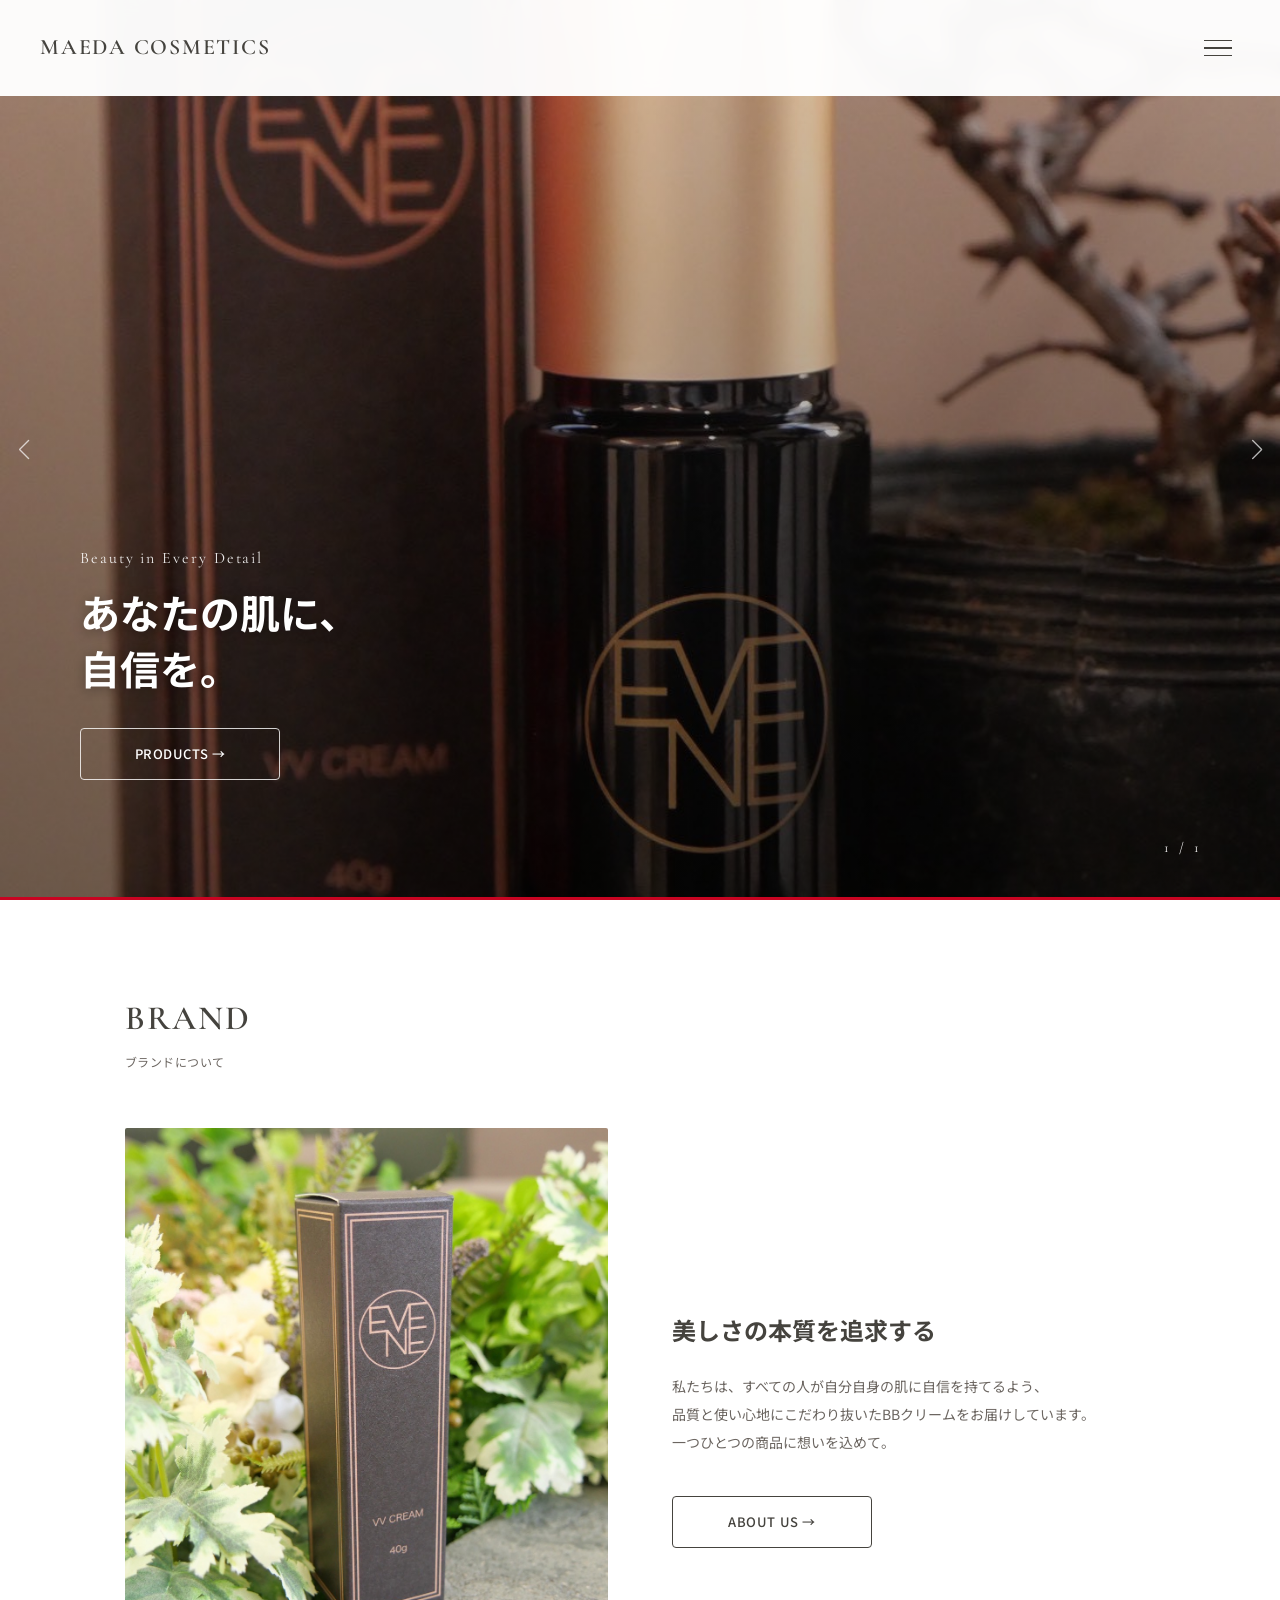
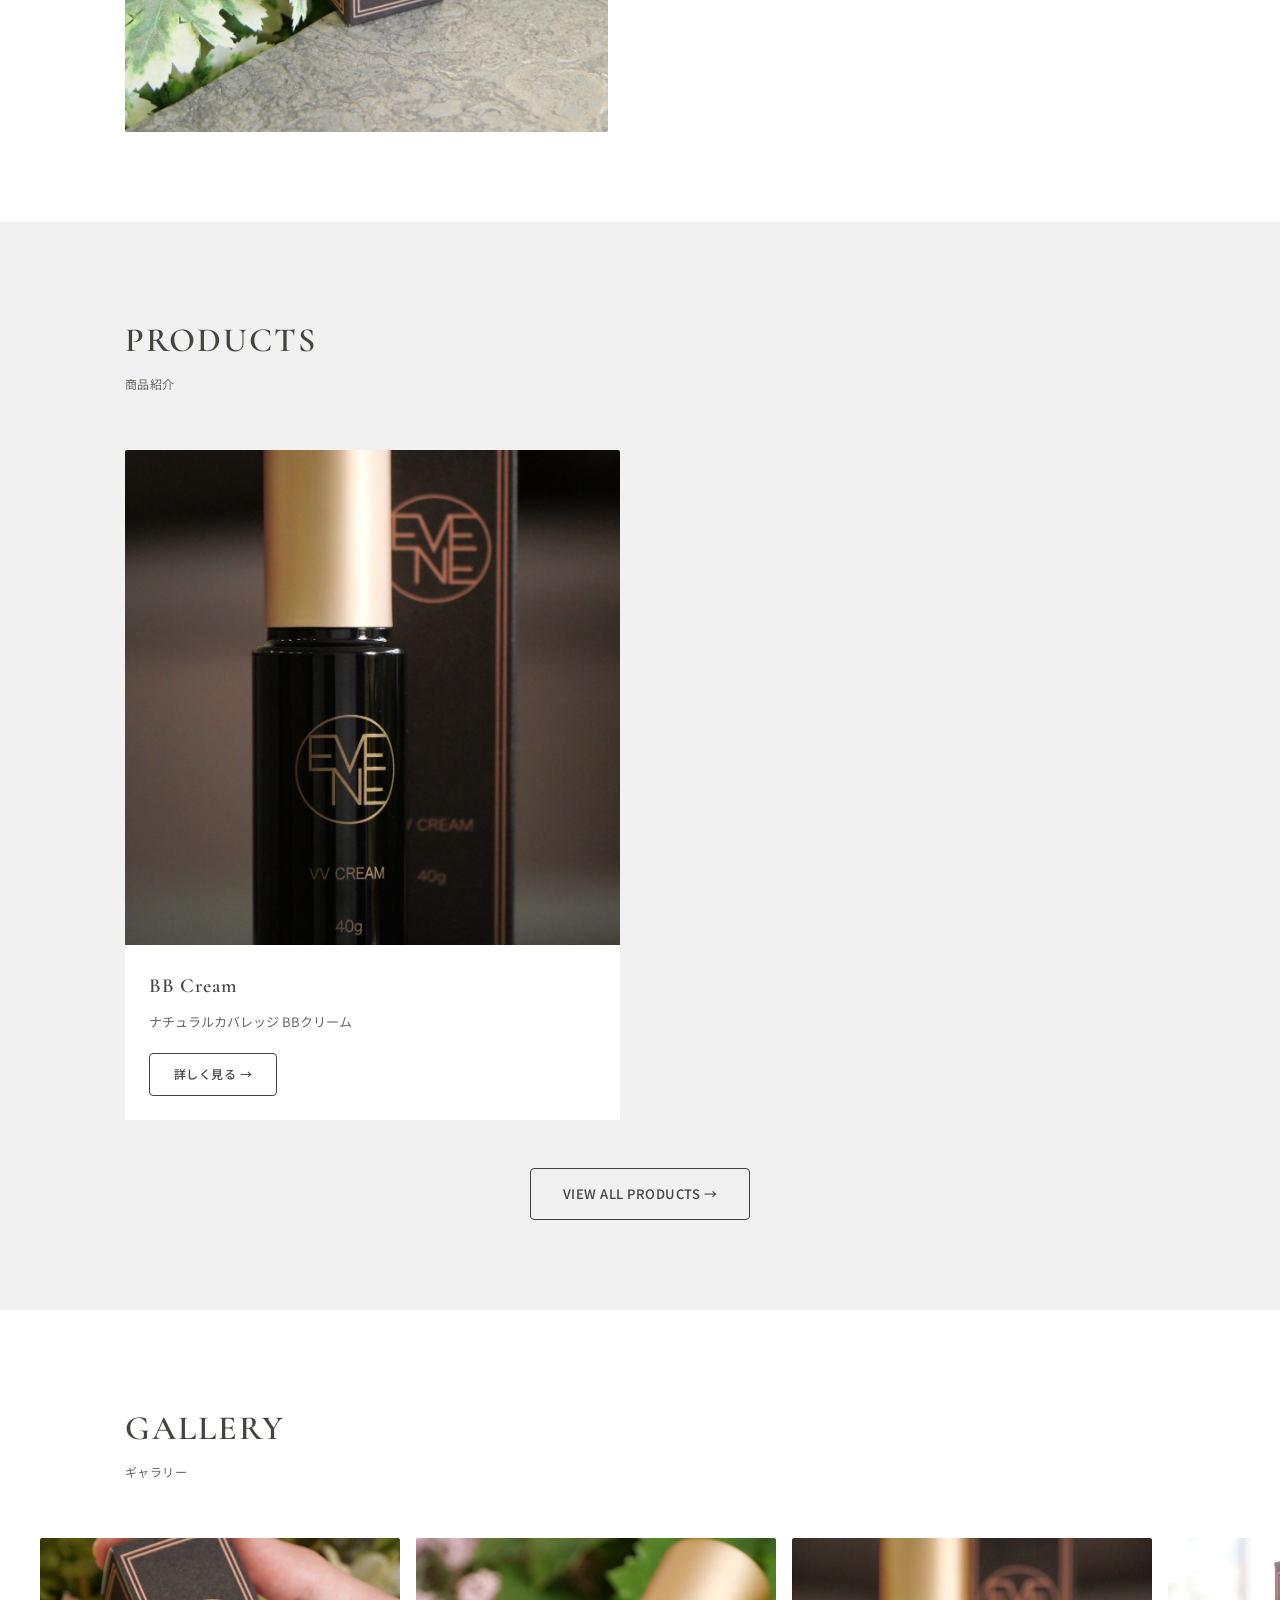
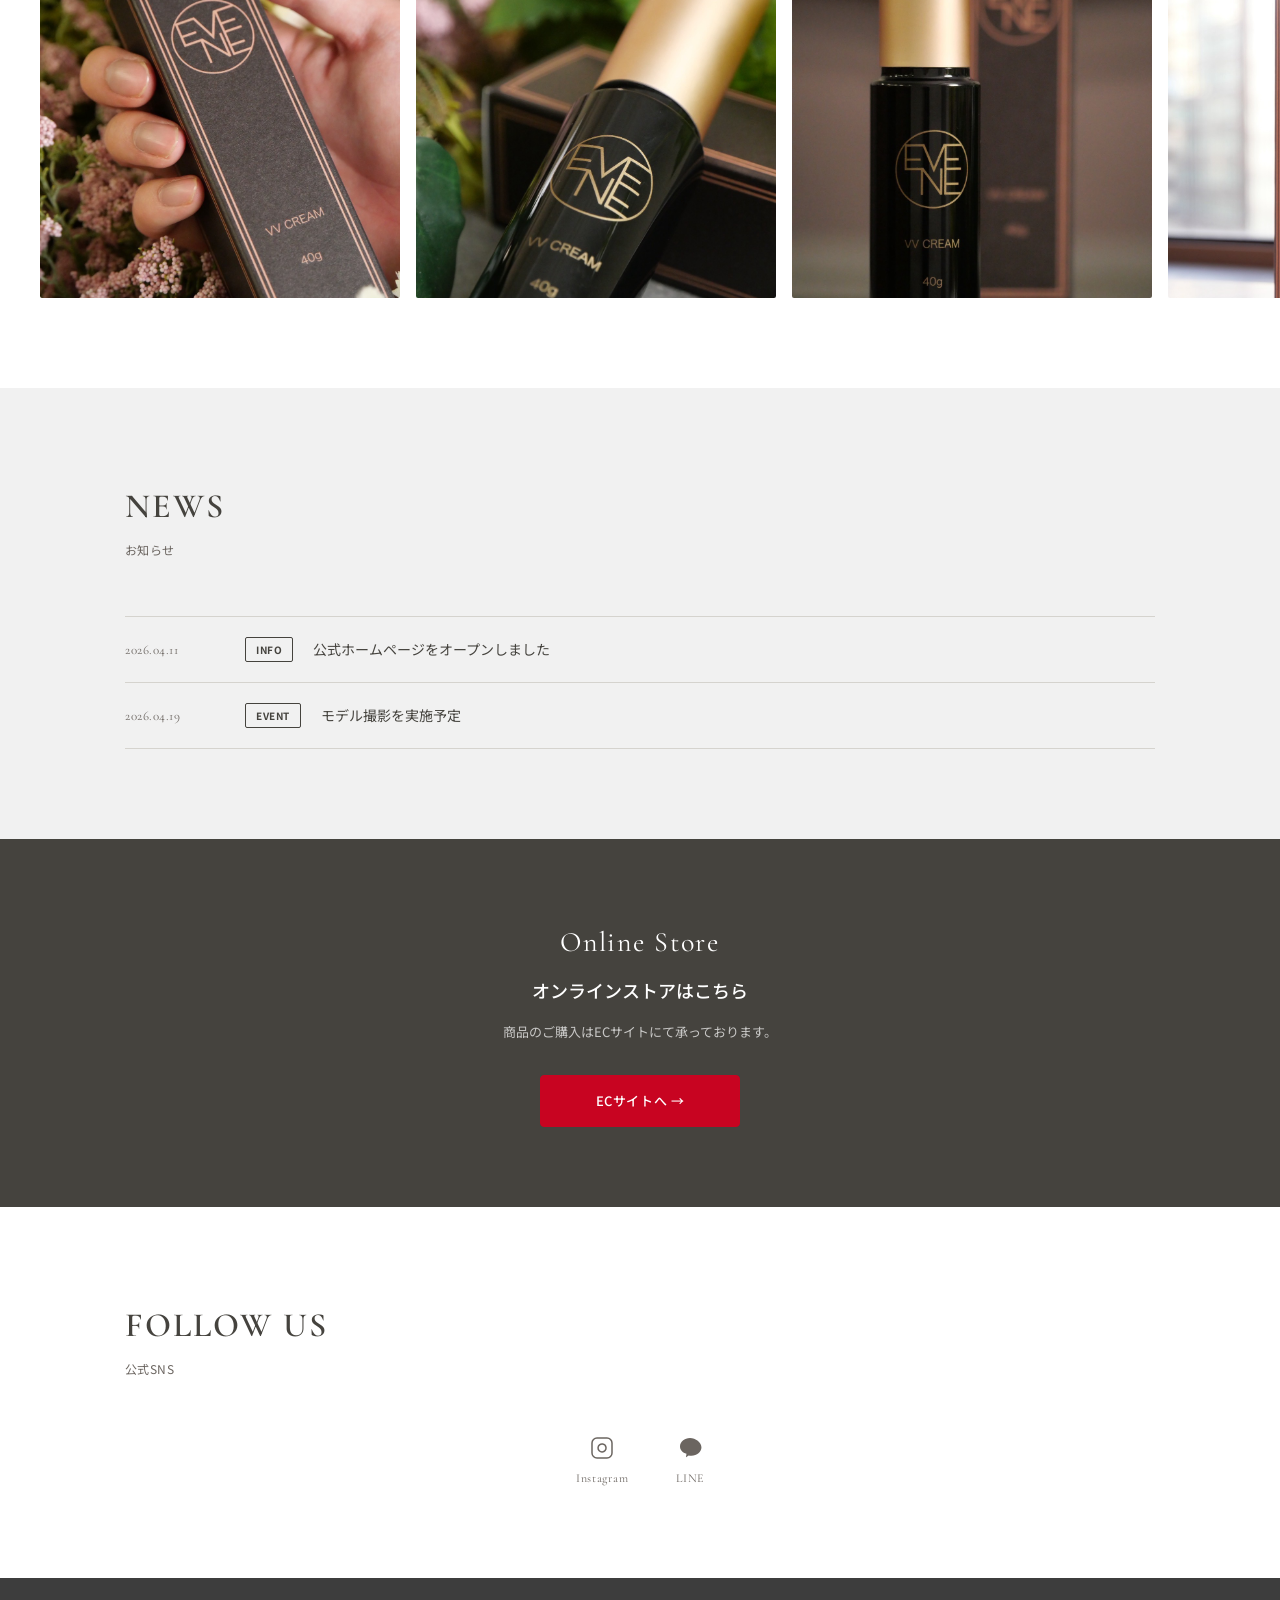
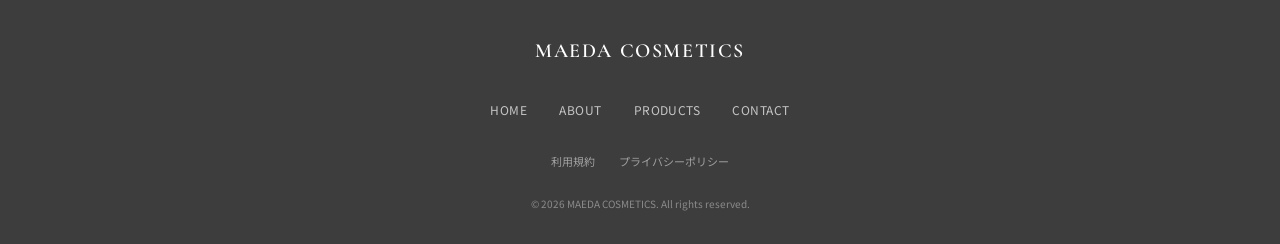
==== index.html @ 517ce06e "Initial commit: MAEDA COSMETICS homepage 4-page static site (index/about/products/contact) with Shis" ====
<!DOCTYPE html>
<html lang="ja">
<head>
  <meta charset="UTF-8" />
  <meta name="viewport" content="width=device-width, initial-scale=1.0" />
  <title>MAEDA COSMETICS | BBクリーム</title>
  <meta name="description" content="こだわり抜いたBBクリームで、あなたの美しさを引き出す。MAEDA COSMETICS 公式サイト。" />
  <link rel="preconnect" href="https://fonts.googleapis.com" />
  <link rel="preconnect" href="https://fonts.gstatic.com" crossorigin />
  <link href="https://fonts.googleapis.com/css2?family=Cormorant+Garamond:wght@400;500;600;700&family=Noto+Sans+JP:wght@300;400;500;700&display=swap" rel="stylesheet" />
  <link rel="stylesheet" href="https://cdn.jsdelivr.net/npm/swiper@11/swiper-bundle.min.css" />
  <link rel="stylesheet" href="assets/css/style.css" />
</head>
<body>

  <!-- ヘッダー -->
  <header id="header">
    <div class="header-wrap">
      <a href="index.html" class="header-logo" aria-label="MAEDA COSMETICS トップへ">
        <span class="logo-text">MAEDA COSMETICS</span>
      </a>
      <button class="menu-toggle" id="menuToggle" aria-label="メニューを開く" aria-expanded="false">
        <span class="menu-bar"></span>
        <span class="menu-bar"></span>
        <span class="menu-bar"></span>
      </button>
    </div>
  </header>

  <!-- フルスクリーンナビ -->
  <nav class="fullscreen-nav" id="fullscreenNav" aria-hidden="true">
    <ul class="nav-list">
      <li><a href="index.html" class="nav-link">HOME</a></li>
      <li><a href="about.html" class="nav-link">ABOUT</a></li>
      <li><a href="products.html" class="nav-link">PRODUCTS</a></li>
      <li><a href="contact.html" class="nav-link">CONTACT</a></li>
    </ul>
  </nav>

  <!-- ヒーロー (Swiper カルーセル) -->
  <section class="hero">
    <div class="swiper hero-swiper">
      <div class="swiper-wrapper">
        <div class="swiper-slide">
          <div class="hero-slide">
            <img src="assets/images/LINE_ALBUM_20260314_260411_8.jpg" alt="EVENE VV CREAM — ラグジュアリーな暖色ライティング" class="hero-img" loading="eager" />
            <div class="hero-overlay"></div>
            <div class="hero-content">
              <p class="hero-sub-en">Beauty in Every Detail</p>
              <h1 class="hero-title">あなたの肌に、<br />自信を。</h1>
              <a href="products.html" class="btn btn-outline-white">PRODUCTS →</a>
            </div>
          </div>
        </div>
        <div class="swiper-slide">
          <div class="hero-slide">
            <img src="assets/images/LINE_ALBUM_20260314_260411_103.jpg" alt="EVENE VV CREAM — ダークトーン×ゴールド" class="hero-img" loading="lazy" />
            <div class="hero-overlay"></div>
            <div class="hero-content">
              <p class="hero-sub-en">Natural Coverage, Lasting Confidence</p>
              <h1 class="hero-title">自然な仕上がりで、<br />一日中美しく。</h1>
              <a href="products.html" class="btn btn-outline-white">VIEW MORE →</a>
            </div>
          </div>
        </div>
        <div class="swiper-slide">
          <div class="hero-slide">
            <img src="assets/images/LINE_ALBUM_20260314_260411_215.jpg" alt="EVENE VV CREAM — 和の高級感" class="hero-img" loading="lazy" />
            <div class="hero-overlay"></div>
            <div class="hero-content">
              <p class="hero-sub-en">Crafted with Care</p>
              <h1 class="hero-title">こだわり抜いた<br />一本を。</h1>
              <a href="about.html" class="btn btn-outline-white">OUR STORY →</a>
            </div>
          </div>
        </div>
      </div>
      <div class="hero-pagination">
        <span class="hero-current">1</span>
        <span class="hero-sep">/</span>
        <span class="hero-total">3</span>
      </div>
      <div class="hero-progress"><div class="hero-progress-bar"></div></div>
      <div class="swiper-button-prev hero-prev"></div>
      <div class="swiper-button-next hero-next"></div>
    </div>
  </section>

  <!-- ブランドメッセージ -->
  <section class="section section-brand">
    <div class="container">
      <div class="section-header">
        <h2 class="section-title-en">BRAND</h2>
        <p class="section-title-ja">ブランドについて</p>
      </div>
      <div class="brand-content reveal">
        <div class="brand-image">
          <img src="assets/images/LINE_ALBUM_20260314_260411_66.jpg" alt="ナチュラル素材と商品" loading="lazy" />
        </div>
        <div class="brand-text">
          <h3 class="brand-heading">美しさの本質を追求する</h3>
          <p class="brand-desc">
            私たちは、すべての人が自分自身の肌に自信を持てるよう、<br />
            品質と使い心地にこだわり抜いたBBクリームをお届けしています。<br />
            一つひとつの商品に想いを込めて。
          </p>
          <a href="about.html" class="btn btn-outline">ABOUT US →</a>
        </div>
      </div>
    </div>
  </section>

  <!-- 商品紹介 -->
  <section class="section section-products section-muted">
    <div class="container">
      <div class="section-header">
        <h2 class="section-title-en">PRODUCTS</h2>
        <p class="section-title-ja">商品紹介</p>
      </div>
      <div class="products-grid reveal">
        <div class="product-card">
          <div class="product-img-wrap">
            <img src="assets/images/LINE_ALBUM_20260314_260411_111.jpg" alt="EVENE VV CREAM 商品写真" loading="lazy" />
          </div>
          <div class="product-info">
            <h3 class="product-name">BB Cream</h3>
            <p class="product-desc">ナチュラルカバレッジ BBクリーム</p>
            <a href="products.html" class="btn btn-outline btn-sm">詳しく見る →</a>
          </div>
        </div>
      </div>
      <div class="products-cta">
        <a href="products.html" class="btn btn-outline">VIEW ALL PRODUCTS →</a>
      </div>
    </div>
  </section>

  <!-- ギャラリー (水平スクロール) -->
  <section class="section section-gallery">
    <div class="container">
      <div class="section-header">
        <h2 class="section-title-en">GALLERY</h2>
        <p class="section-title-ja">ギャラリー</p>
      </div>
    </div>
    <div class="swiper gallery-swiper reveal">
      <div class="swiper-wrapper">
        <div class="swiper-slide gallery-slide">
          <img src="assets/images/LINE_ALBUM_20260314_260411_14.jpg" alt="花背景×パッケージ" loading="lazy" />
        </div>
        <div class="swiper-slide gallery-slide">
          <img src="assets/images/LINE_ALBUM_20260314_260411_40.jpg" alt="グリーン背景×商品セット" loading="lazy" />
        </div>
        <div class="swiper-slide gallery-slide">
          <img src="assets/images/LINE_ALBUM_20260314_260411_173.jpg" alt="ゴールドロゴ クローズアップ" loading="lazy" />
        </div>
        <div class="swiper-slide gallery-slide">
          <img src="assets/images/LINE_ALBUM_20260314_260411_56.jpg" alt="窓辺のパッケージ" loading="lazy" />
        </div>
        <div class="swiper-slide gallery-slide">
          <img src="assets/images/LINE_ALBUM_20260314_260411_200.jpg" alt="植物背景×商品" loading="lazy" />
        </div>
      </div>
    </div>
  </section>

  <!-- お知らせ -->
  <section class="section section-news section-muted">
    <div class="container">
      <div class="section-header">
        <h2 class="section-title-en">NEWS</h2>
        <p class="section-title-ja">お知らせ</p>
      </div>
      <ul class="news-list reveal">
        <li class="news-item">
          <time class="news-date" datetime="2026-04-11">2026.04.11</time>
          <span class="news-tag">INFO</span>
          <a href="#" class="news-title">公式ホームページをオープンしました</a>
        </li>
        <li class="news-item">
          <time class="news-date" datetime="2026-04-19">2026.04.19</time>
          <span class="news-tag">EVENT</span>
          <a href="#" class="news-title">モデル撮影を実施予定</a>
        </li>
      </ul>
    </div>
  </section>

  <!-- CTA -->
  <section class="section section-cta">
    <div class="container">
      <div class="cta-inner reveal">
        <p class="cta-en">Online Store</p>
        <h2 class="cta-title">オンラインストアはこちら</h2>
        <p class="cta-desc">商品のご購入はECサイトにて承っております。</p>
        <a href="#" class="btn btn-filled" target="_blank" rel="noopener noreferrer">ECサイトへ →</a>
      </div>
    </div>
  </section>

  <!-- SNS -->
  <section class="section section-sns">
    <div class="container">
      <div class="section-header">
        <h2 class="section-title-en">FOLLOW US</h2>
        <p class="section-title-ja">公式SNS</p>
      </div>
      <div class="sns-links reveal">
        <a href="#" class="sns-link" target="_blank" rel="noopener noreferrer" aria-label="Instagram">
          <svg width="24" height="24" fill="none" stroke="currentColor" stroke-width="1.5" viewBox="0 0 24 24"><rect x="2" y="2" width="20" height="20" rx="5"/><path d="M16 11.37A4 4 0 1 1 12.63 8 4 4 0 0 1 16 11.37z"/><line x1="17.5" y1="6.5" x2="17.51" y2="6.5"/></svg>
          <span>Instagram</span>
        </a>
        <a href="#" class="sns-link" target="_blank" rel="noopener noreferrer" aria-label="LINE">
          <svg width="24" height="24" fill="currentColor" viewBox="0 0 24 24"><path d="M12 2C6.48 2 2 5.82 2 10.5c0 3.31 2.62 6.18 6.5 7.35-.09.82-.5 3.05-.53 3.23 0 0-.01.08.04.11.05.03.11.01.11.01.15-.02 1.76-1.16 2.5-1.7.89.14 1.84.21 2.83.21 5.52 0 10-3.82 10-8.5S17.52 2 12 2z"/></svg>
          <span>LINE</span>
        </a>
      </div>
    </div>
  </section>

  <!-- フッター -->
  <footer id="footer">
    <div class="footer-inner">
      <div class="footer-brand">
        <span class="footer-logo">MAEDA COSMETICS</span>
      </div>
      <nav class="footer-nav">
        <a href="index.html">HOME</a>
        <a href="about.html">ABOUT</a>
        <a href="products.html">PRODUCTS</a>
        <a href="contact.html">CONTACT</a>
      </nav>
      <div class="footer-legal">
        <a href="#">利用規約</a>
        <a href="#">プライバシーポリシー</a>
      </div>
      <p class="footer-copy">&copy; 2026 MAEDA COSMETICS. All rights reserved.</p>
    </div>
    <button class="page-top" id="pageTop" aria-label="ページトップへ">↑</button>
  </footer>

  <script src="https://cdn.jsdelivr.net/npm/swiper@11/swiper-bundle.min.js"></script>
  <script src="assets/js/main.js"></script>
</body>
</html>
---- assets/css/style.css ----
/* ===================================================
   MAEDA COSMETICS — 資生堂風 高級感デザイン
   =================================================== */

/* --- CSS Variables --- */
:root {
  --color-text: #45433E;
  --color-text-light: #6B6560;
  --color-bg: #FFFFFF;
  --color-bg-muted: #F1F1F1;
  --color-accent: #C80421;
  --color-accent-hover: #D0576A;
  --color-footer-bg: #3D3D3D;
  --color-footer-text: #FFFFFF;
  --color-border: #45433E;
  --color-border-light: #D5D3CE;
  --font-en: 'Cormorant Garamond', 'Times New Roman', serif;
  --font-ja: 'Noto Sans JP', 'Hiragino Kaku Gothic ProN', 'Yu Gothic', sans-serif;
  --max-width: 1110px;
  --header-height: 96px;
  --header-height-small: 64px;
  --section-padding: 90px;
  --transition-base: 0.4s cubic-bezier(0, 0, 0.25, 1);
}

/* --- Reset --- */
*, *::before, *::after {
  box-sizing: border-box;
  margin: 0;
  padding: 0;
}

html {
  font-size: 62.5%;
  scroll-behavior: smooth;
}

body {
  font-family: var(--font-ja);
  font-size: 1.4rem;
  line-height: 1.7;
  color: var(--color-text);
  background: var(--color-bg);
  -webkit-font-smoothing: antialiased;
  -moz-osx-font-smoothing: grayscale;
}

img {
  max-width: 100%;
  height: auto;
  display: block;
}

a {
  color: inherit;
  text-decoration: none;
  transition: color var(--transition-base), opacity var(--transition-base);
}

ul { list-style: none; }

/* --- Container --- */
.container {
  max-width: var(--max-width);
  margin: 0 auto;
  padding: 0 40px;
}

/* --- Section --- */
.section {
  padding: var(--section-padding) 0;
}

.section-muted {
  background: var(--color-bg-muted);
}

/* --- Section Header (英語大 + 日本語小) --- */
.section-header {
  margin-bottom: 56px;
}

.section-title-en {
  font-family: var(--font-en);
  font-size: 3.4rem;
  font-weight: 600;
  letter-spacing: 0.06em;
  color: var(--color-text);
  margin-bottom: 4px;
}

.section-title-ja {
  font-size: 1.2rem;
  font-weight: 400;
  color: var(--color-text-light);
  letter-spacing: 0.04em;
}

/* --- Buttons --- */
.btn {
  display: inline-flex;
  align-items: center;
  gap: 8px;
  font-family: var(--font-ja);
  font-size: 1.3rem;
  font-weight: 500;
  letter-spacing: 0.04em;
  padding: 14px 32px;
  border-radius: 4px;
  border: 1px solid var(--color-border);
  background: transparent;
  color: var(--color-text);
  cursor: pointer;
  transition: all var(--transition-base);
  text-decoration: none;
  min-width: 200px;
  justify-content: center;
}

.btn-outline:hover {
  background: var(--color-text);
  color: var(--color-bg);
}

.btn-outline-white {
  border-color: rgba(255,255,255,0.8);
  color: #fff;
  background: transparent;
}

.btn-outline-white:hover {
  background: #fff;
  color: var(--color-text);
}

.btn-filled {
  background: var(--color-accent);
  border-color: var(--color-accent);
  color: #fff;
}

.btn-filled:hover {
  opacity: 0.85;
}

.btn-sm {
  padding: 10px 24px;
  font-size: 1.2rem;
  min-width: auto;
}

/* ===== HEADER ===== */
#header {
  position: fixed;
  top: 0;
  left: 0;
  right: 0;
  z-index: 9999;
  background: rgba(255,255,255,0.97);
  backdrop-filter: blur(8px);
  transition: padding var(--transition-base), background var(--transition-base);
}

#header.scrolled {
  box-shadow: 0 1px 0 rgba(0,0,0,0.06);
}

.header-wrap {
  max-width: 1440px;
  margin: 0 auto;
  display: flex;
  align-items: center;
  justify-content: space-between;
  padding: 0 40px;
  height: var(--header-height);
  transition: height var(--transition-base);
}

#header.scrolled .header-wrap {
  height: var(--header-height-small);
}

.header-logo {
  display: flex;
  align-items: center;
  text-decoration: none;
}

.logo-text {
  font-family: var(--font-en);
  font-size: 2.2rem;
  font-weight: 600;
  letter-spacing: 0.08em;
  color: var(--color-text);
  transition: font-size var(--transition-base);
}

#header.scrolled .logo-text {
  font-size: 1.8rem;
}

/* Hamburger */
.menu-toggle {
  display: flex;
  flex-direction: column;
  gap: 6px;
  background: none;
  border: none;
  cursor: pointer;
  padding: 8px;
  z-index: 10001;
}

.menu-bar {
  display: block;
  width: 28px;
  height: 1.5px;
  background: var(--color-text);
  transition: all 0.3s ease;
}

.menu-toggle.active .menu-bar:nth-child(1) {
  transform: rotate(45deg) translate(5px, 5px);
}

.menu-toggle.active .menu-bar:nth-child(2) {
  opacity: 0;
}

.menu-toggle.active .menu-bar:nth-child(3) {
  transform: rotate(-45deg) translate(5px, -5px);
}

.menu-toggle.active .menu-bar {
  background: #fff;
}

/* Fullscreen Nav */
.fullscreen-nav {
  position: fixed;
  inset: 0;
  z-index: 10000;
  background: rgba(0,0,0,0.92);
  display: flex;
  align-items: center;
  justify-content: center;
  opacity: 0;
  visibility: hidden;
  transition: opacity 0.4s ease, visibility 0.4s ease;
}

.fullscreen-nav.open {
  opacity: 1;
  visibility: visible;
}

.nav-list {
  text-align: center;
}

.nav-list li {
  margin-bottom: 32px;
}

.nav-link {
  font-family: var(--font-en);
  font-size: 3.2rem;
  font-weight: 400;
  letter-spacing: 0.1em;
  color: #fff;
  opacity: 0.85;
  transition: opacity 0.3s;
}

.nav-link:hover {
  opacity: 1;
}

/* ===== HERO ===== */
.hero {
  width: 100%;
  height: 100vh;
  min-height: 600px;
  position: relative;
  margin-top: 0;
}

.hero-swiper {
  width: 100%;
  height: 100%;
}

.hero-slide {
  position: relative;
  width: 100%;
  height: 100vh;
  min-height: 600px;
  overflow: hidden;
}

.hero-img {
  width: 100%;
  height: 100%;
  object-fit: cover;
}

.hero-overlay {
  position: absolute;
  inset: 0;
  background: linear-gradient(
    to bottom,
    rgba(0,0,0,0.15) 0%,
    rgba(0,0,0,0.45) 100%
  );
}

.hero-content {
  position: absolute;
  bottom: 120px;
  left: 80px;
  z-index: 10;
  color: #fff;
}

.hero-sub-en {
  font-family: var(--font-en);
  font-size: 1.6rem;
  letter-spacing: 0.12em;
  margin-bottom: 12px;
  opacity: 0.9;
}

.hero-title {
  font-family: var(--font-ja);
  font-size: 4.0rem;
  font-weight: 700;
  line-height: 1.4;
  margin-bottom: 32px;
  text-shadow: 0 2px 12px rgba(0,0,0,0.3);
}

/* Hero Pagination */
.hero-pagination {
  position: absolute;
  bottom: 40px;
  right: 80px;
  z-index: 20;
  font-family: var(--font-en);
  font-size: 1.4rem;
  color: #fff;
  letter-spacing: 0.1em;
}

.hero-sep { margin: 0 4px; }

/* Hero Progress Bar */
.hero-progress {
  position: absolute;
  bottom: 0;
  left: 0;
  width: 100%;
  height: 3px;
  background: rgba(255,255,255,0.2);
  z-index: 20;
}

.hero-progress-bar {
  height: 100%;
  background: var(--color-accent);
  width: 0%;
  transition: width 0.1s linear;
}

/* Hero Nav Arrows */
.hero-prev, .hero-next {
  color: #fff !important;
  opacity: 0.7;
  transition: opacity 0.3s;
}

.hero-prev:hover, .hero-next:hover { opacity: 1; }

.hero-prev::after, .hero-next::after {
  font-size: 2.0rem !important;
}

/* ===== BRAND ===== */
.brand-content {
  display: grid;
  grid-template-columns: 1fr 1fr;
  gap: 64px;
  align-items: center;
}

.brand-image {
  overflow: hidden;
  border-radius: 2px;
}

.brand-image img {
  width: 100%;
  height: 100%;
  object-fit: cover;
  aspect-ratio: 4/5;
  transition: transform 0.6s ease;
}

.brand-image:hover img {
  transform: scale(1.03);
}

.brand-heading {
  font-size: 2.4rem;
  font-weight: 700;
  margin-bottom: 24px;
  line-height: 1.5;
}

.brand-desc {
  font-size: 1.4rem;
  line-height: 2.0;
  color: var(--color-text-light);
  margin-bottom: 40px;
}

/* ===== PRODUCTS ===== */
.products-grid {
  display: grid;
  grid-template-columns: repeat(auto-fill, minmax(320px, 1fr));
  gap: 40px;
  margin-bottom: 48px;
}

.product-card {
  background: var(--color-bg);
  border-radius: 2px;
  overflow: hidden;
  transition: box-shadow 0.4s ease;
}

.product-card:hover {
  box-shadow: 0 8px 32px rgba(0,0,0,0.08);
}

.product-img-wrap {
  position: relative;
  padding-top: 100%;
  overflow: hidden;
}

.product-img-wrap img {
  position: absolute;
  top: 0;
  left: 0;
  width: 100%;
  height: 100%;
  object-fit: cover;
  transition: opacity 0.4s ease;
}

@media (hover: hover) {
  .product-card:hover .product-img-wrap img {
    opacity: 0.85;
  }
}

.product-info {
  padding: 24px;
}

.product-name {
  font-family: var(--font-en);
  font-size: 2.0rem;
  font-weight: 600;
  letter-spacing: 0.04em;
  margin-bottom: 8px;
}

.product-desc {
  font-size: 1.3rem;
  color: var(--color-text-light);
  margin-bottom: 20px;
}

.products-cta {
  text-align: center;
}

/* ===== GALLERY ===== */
.section-gallery {
  overflow: hidden;
}

.gallery-swiper {
  padding-left: 40px;
}

.gallery-slide {
  width: 360px;
  height: 360px;
  overflow: hidden;
  border-radius: 2px;
}

.gallery-slide img {
  width: 100%;
  height: 100%;
  object-fit: cover;
  transition: opacity 0.4s ease, transform 0.6s ease;
}

@media (hover: hover) {
  .gallery-slide:hover img {
    opacity: 0.85;
    transform: scale(1.03);
  }
}

/* ===== NEWS ===== */
.news-list {
  border-top: 1px solid var(--color-border-light);
}

.news-item {
  display: flex;
  align-items: center;
  gap: 20px;
  padding: 20px 0;
  border-bottom: 1px solid var(--color-border-light);
  transition: background 0.3s;
}

.news-item:hover {
  background: rgba(0,0,0,0.01);
}

.news-date {
  font-family: var(--font-en);
  font-size: 1.3rem;
  letter-spacing: 0.04em;
  color: var(--color-text-light);
  flex-shrink: 0;
  width: 100px;
}

.news-tag {
  font-size: 1.0rem;
  font-weight: 700;
  letter-spacing: 0.06em;
  padding: 3px 10px;
  border: 1px solid var(--color-border);
  border-radius: 2px;
  flex-shrink: 0;
}

.news-title {
  font-size: 1.4rem;
  transition: color 0.3s;
}

@media (hover: hover) {
  .news-title:hover {
    color: var(--color-accent-hover);
    text-decoration: underline;
  }
}

/* ===== CTA ===== */
.section-cta {
  background: var(--color-text);
  color: #fff;
  padding: 80px 0;
}

.cta-inner {
  text-align: center;
}

.cta-en {
  font-family: var(--font-en);
  font-size: 2.8rem;
  font-weight: 400;
  letter-spacing: 0.06em;
  margin-bottom: 8px;
}

.cta-title {
  font-size: 1.8rem;
  font-weight: 500;
  margin-bottom: 16px;
}

.cta-desc {
  font-size: 1.3rem;
  opacity: 0.7;
  margin-bottom: 32px;
}

/* ===== SNS ===== */
.sns-links {
  display: flex;
  justify-content: center;
  gap: 48px;
}

.sns-link {
  display: flex;
  flex-direction: column;
  align-items: center;
  gap: 8px;
  color: var(--color-text-light);
  transition: color 0.3s;
}

.sns-link span {
  font-family: var(--font-en);
  font-size: 1.2rem;
  letter-spacing: 0.06em;
}

.sns-link:hover {
  color: var(--color-accent);
}

/* ===== FOOTER ===== */
#footer {
  background: var(--color-footer-bg);
  color: var(--color-footer-text);
  padding: 56px 0 32px;
  position: relative;
}

.footer-inner {
  max-width: var(--max-width);
  margin: 0 auto;
  padding: 0 40px;
  text-align: center;
}

.footer-logo {
  font-family: var(--font-en);
  font-size: 2.0rem;
  font-weight: 600;
  letter-spacing: 0.08em;
}

.footer-nav {
  display: flex;
  justify-content: center;
  gap: 32px;
  margin: 32px 0;
}

.footer-nav a {
  font-size: 1.2rem;
  letter-spacing: 0.04em;
  opacity: 0.7;
  transition: opacity 0.3s;
}

.footer-nav a:hover { opacity: 1; }

.footer-legal {
  display: flex;
  justify-content: center;
  gap: 24px;
  margin-bottom: 24px;
}

.footer-legal a {
  font-size: 1.1rem;
  opacity: 0.5;
  transition: opacity 0.3s;
}

.footer-legal a:hover { opacity: 0.8; }

.footer-copy {
  font-size: 1.0rem;
  opacity: 0.4;
}

/* Page Top Button */
.page-top {
  position: fixed;
  bottom: 32px;
  right: 32px;
  width: 48px;
  height: 48px;
  background: var(--color-text);
  color: #fff;
  border: none;
  border-radius: 50%;
  font-size: 1.6rem;
  cursor: pointer;
  opacity: 0;
  visibility: hidden;
  transition: opacity 0.3s, visibility 0.3s;
  z-index: 100;
}

.page-top.visible {
  opacity: 0.6;
  visibility: visible;
}

@media (hover: hover) {
  .page-top:hover { opacity: 1; }
}

/* ===== REVEAL ANIMATION ===== */
.reveal {
  opacity: 0;
  transform: translateY(24px);
  transition: opacity 0.7s ease, transform 0.7s ease;
}

.reveal.visible {
  opacity: 1;
  transform: translateY(0);
}

/* ===== RESPONSIVE ===== */
@media (max-width: 768px) {
  :root {
    --section-padding: 60px;
    --header-height: 64px;
    --header-height-small: 56px;
  }

  .container { padding: 0 20px; }

  .section-title-en { font-size: 2.6rem; }
  .section-title-ja { font-size: 1.1rem; }

  .hero-content {
    bottom: 100px;
    left: 24px;
    right: 24px;
  }

  .hero-title { font-size: 2.8rem; }
  .hero-sub-en { font-size: 1.3rem; }
  .hero-pagination { right: 24px; bottom: 24px; }

  .brand-content {
    grid-template-columns: 1fr;
    gap: 40px;
  }

  .brand-heading { font-size: 2.0rem; }

  .products-grid {
    grid-template-columns: 1fr;
  }

  .gallery-slide {
    width: 280px;
    height: 280px;
  }

  .gallery-swiper { padding-left: 20px; }

  .news-item {
    flex-wrap: wrap;
    gap: 8px;
  }

  .news-date { width: auto; }

  .cta-en { font-size: 2.2rem; }

  .sns-links { gap: 32px; }

  .footer-nav {
    flex-direction: column;
    gap: 16px;
  }

  .footer-legal {
    flex-direction: column;
    gap: 8px;
  }

  .nav-link { font-size: 2.4rem; }

  .logo-text { font-size: 1.8rem; }
  #header.scrolled .logo-text { font-size: 1.6rem; }
}

@media (max-width: 480px) {
  .hero-title { font-size: 2.2rem; }
  .hero-content { bottom: 80px; }
  .btn { min-width: auto; width: 100%; }
}

/* ===== Reduced Motion ===== */
@media (prefers-reduced-motion: reduce) {
  *, *::before, *::after {
    animation-duration: 0.01ms !important;
    animation-iteration-count: 1 !important;
    transition-duration: 0.01ms !important;
  }
  html { scroll-behavior: auto; }
  .reveal { opacity: 1; transform: none; }
}
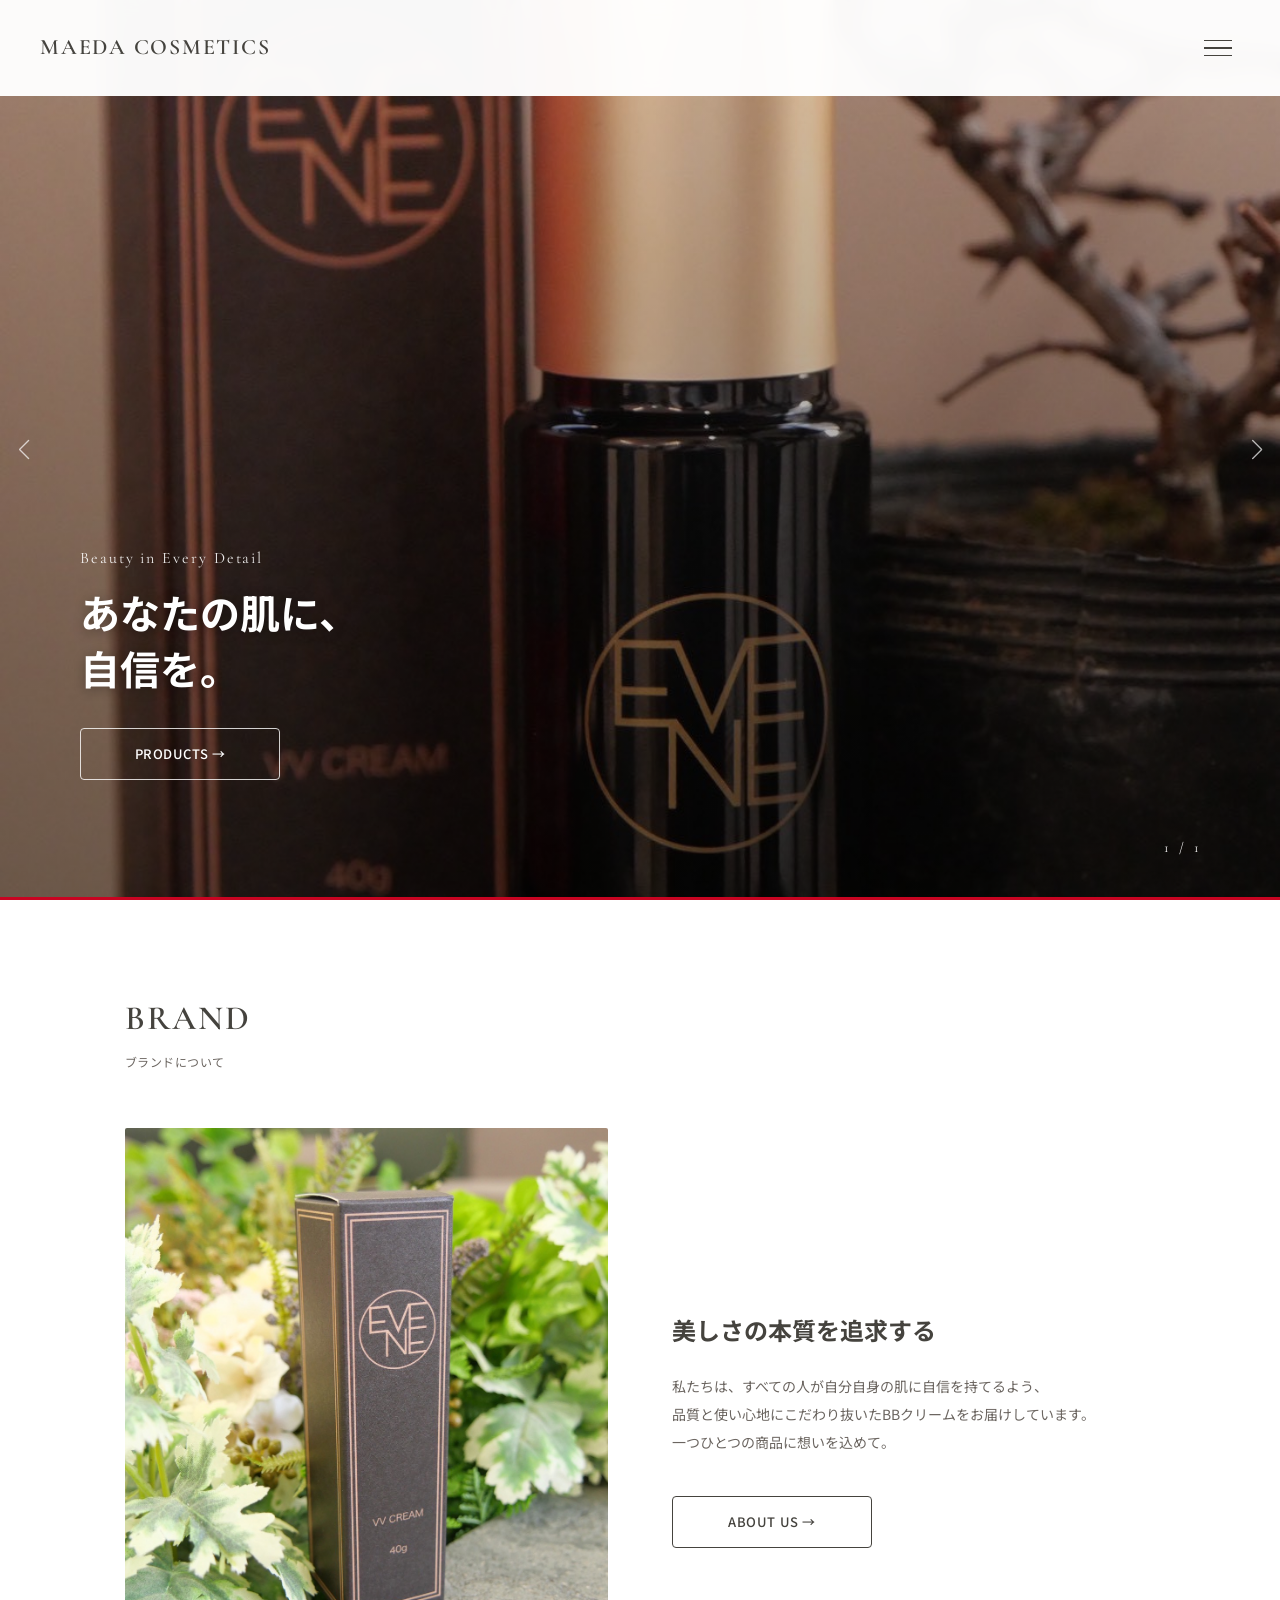
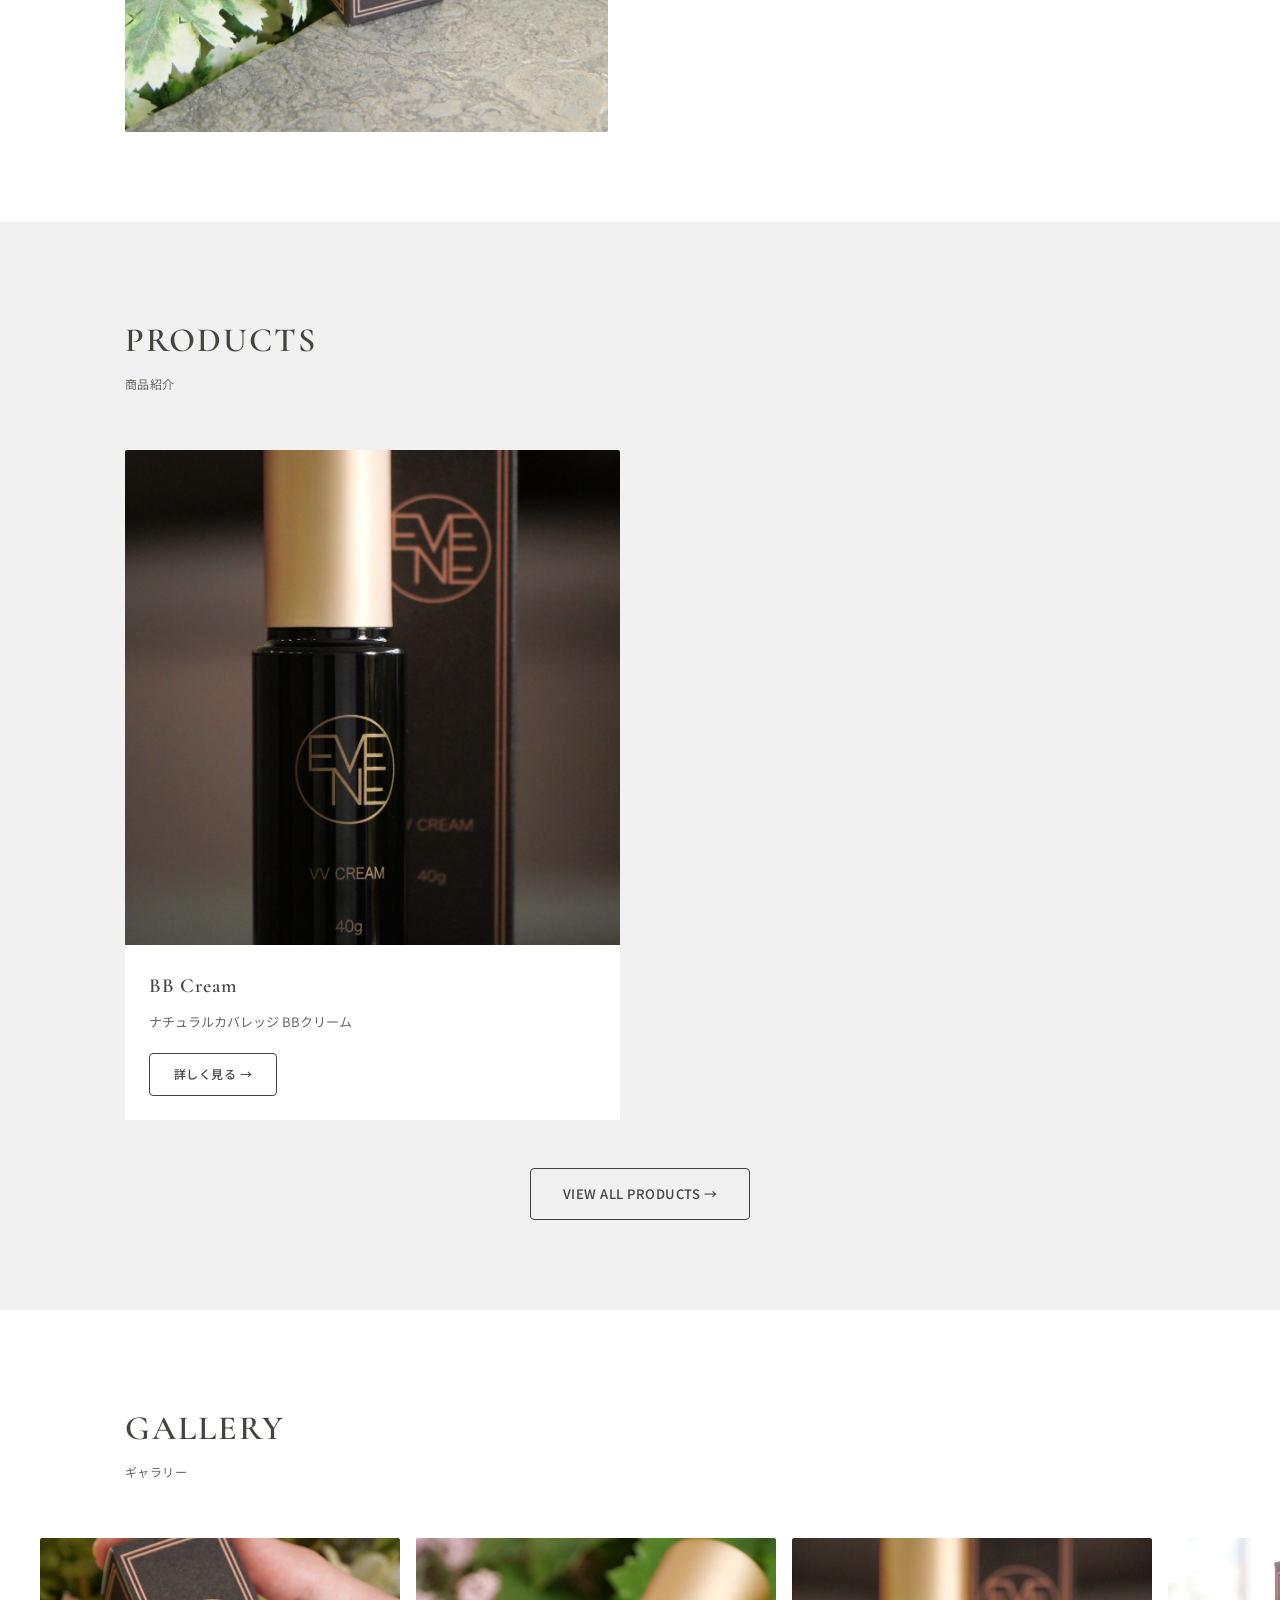
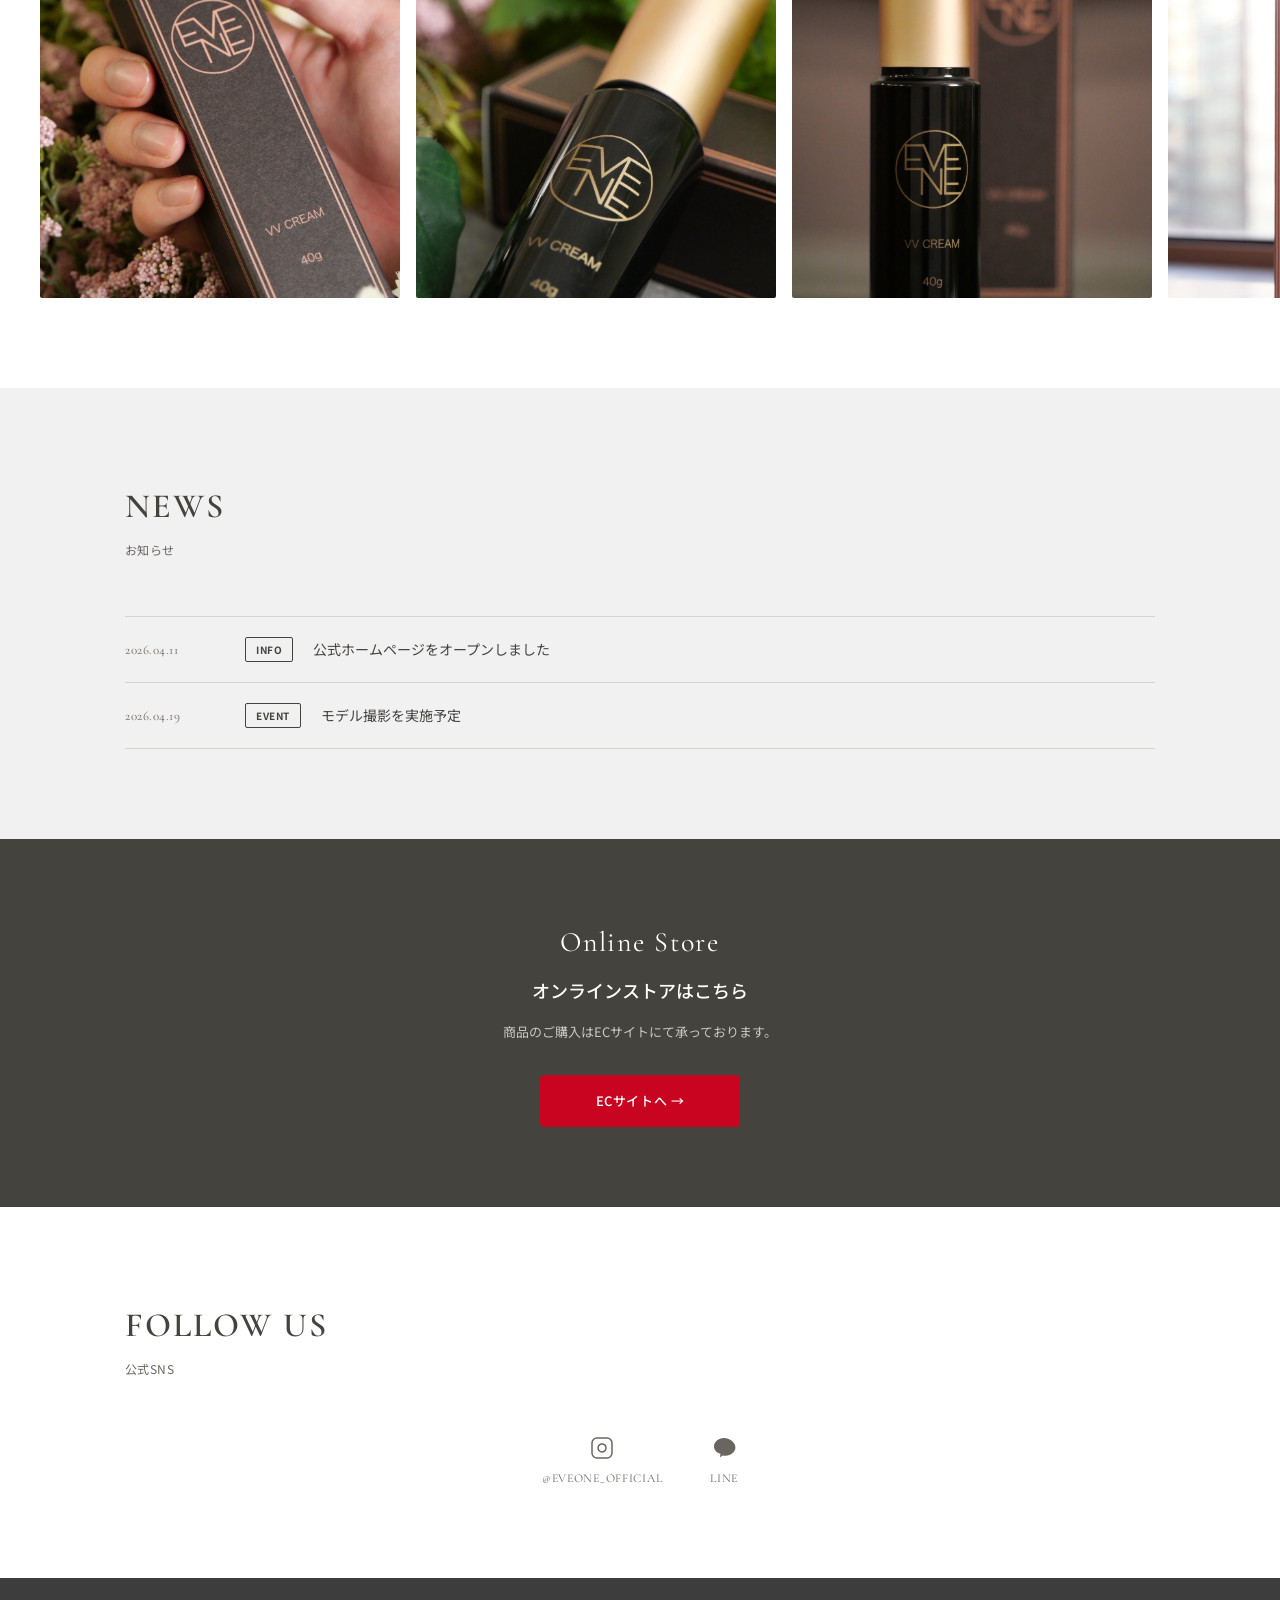
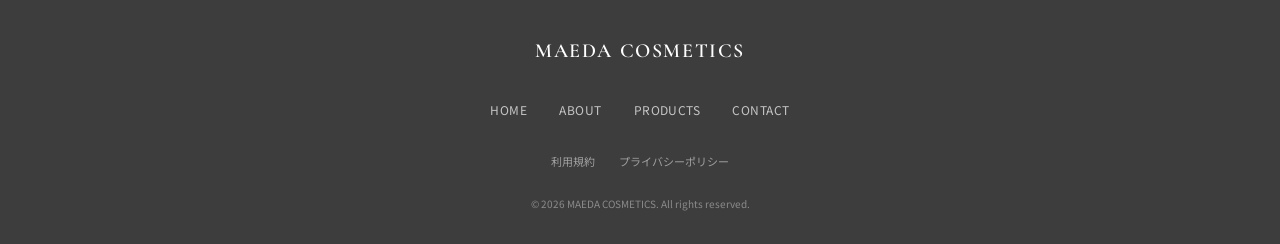
==== commit bedc3f78: "Add EC site and Instagram URLs - EC: https://eveoneonline.com/ (index.html CTA + products.html purch" ====
--- a/index.html
+++ b/index.html
@@ -1,3 +1,21 @@
+<!--
+  ============================================================
+  MAEDA COSMETICS トップページ
+  ============================================================
+  ■ 目的：BBクリーム販売会社のコーポレートサイト トップ
+  ■ 参考：資生堂ホームページ（画像多用・余白大・高級感）
+  ■ 構成：ヒーロー → ブランド → 商品 → ギャラリー → ニュース → CTA → SNS
+  ■ 技術：HTML5 + CSS3 + Swiper.js（カルーセル）
+  ■ 編集：.cursorrules に詳細な編集ガイドあり
+
+  【編集が必要な箇所】
+  - ECサイトURL：CTAセクションの href="#" を実際のURLに
+  - Instagram URL：SNSセクションの href="#" を実際のURLに
+  - 公式LINE URL：SNSセクションの href="#" を実際のURLに
+  - 商品追加：products-grid 内に product-card を複製して追加可能
+  - ニュース追加：news-list 内に news-item を追加
+  ============================================================
+-->
 <!DOCTYPE html>
 <html lang="ja">
 <head>
@@ -193,7 +211,7 @@
         <p class="cta-en">Online Store</p>
         <h2 class="cta-title">オンラインストアはこちら</h2>
         <p class="cta-desc">商品のご購入はECサイトにて承っております。</p>
-        <a href="#" class="btn btn-filled" target="_blank" rel="noopener noreferrer">ECサイトへ →</a>
+        <a href="https://eveoneonline.com/" class="btn btn-filled" target="_blank" rel="noopener noreferrer">ECサイトへ →</a>
       </div>
     </div>
   </section>
@@ -206,9 +224,9 @@
         <p class="section-title-ja">公式SNS</p>
       </div>
       <div class="sns-links reveal">
-        <a href="#" class="sns-link" target="_blank" rel="noopener noreferrer" aria-label="Instagram">
+        <a href="https://www.instagram.com/eveone_official/" class="sns-link" target="_blank" rel="noopener noreferrer" aria-label="Instagram">
           <svg width="24" height="24" fill="none" stroke="currentColor" stroke-width="1.5" viewBox="0 0 24 24"><rect x="2" y="2" width="20" height="20" rx="5"/><path d="M16 11.37A4 4 0 1 1 12.63 8 4 4 0 0 1 16 11.37z"/><line x1="17.5" y1="6.5" x2="17.51" y2="6.5"/></svg>
-          <span>Instagram</span>
+          <span>@EVEONE_OFFICIAL</span>
         </a>
         <a href="#" class="sns-link" target="_blank" rel="noopener noreferrer" aria-label="LINE">
           <svg width="24" height="24" fill="currentColor" viewBox="0 0 24 24"><path d="M12 2C6.48 2 2 5.82 2 10.5c0 3.31 2.62 6.18 6.5 7.35-.09.82-.5 3.05-.53 3.23 0 0-.01.08.04.11.05.03.11.01.11.01.15-.02 1.76-1.16 2.5-1.7.89.14 1.84.21 2.83.21 5.52 0 10-3.82 10-8.5S17.52 2 12 2z"/></svg>
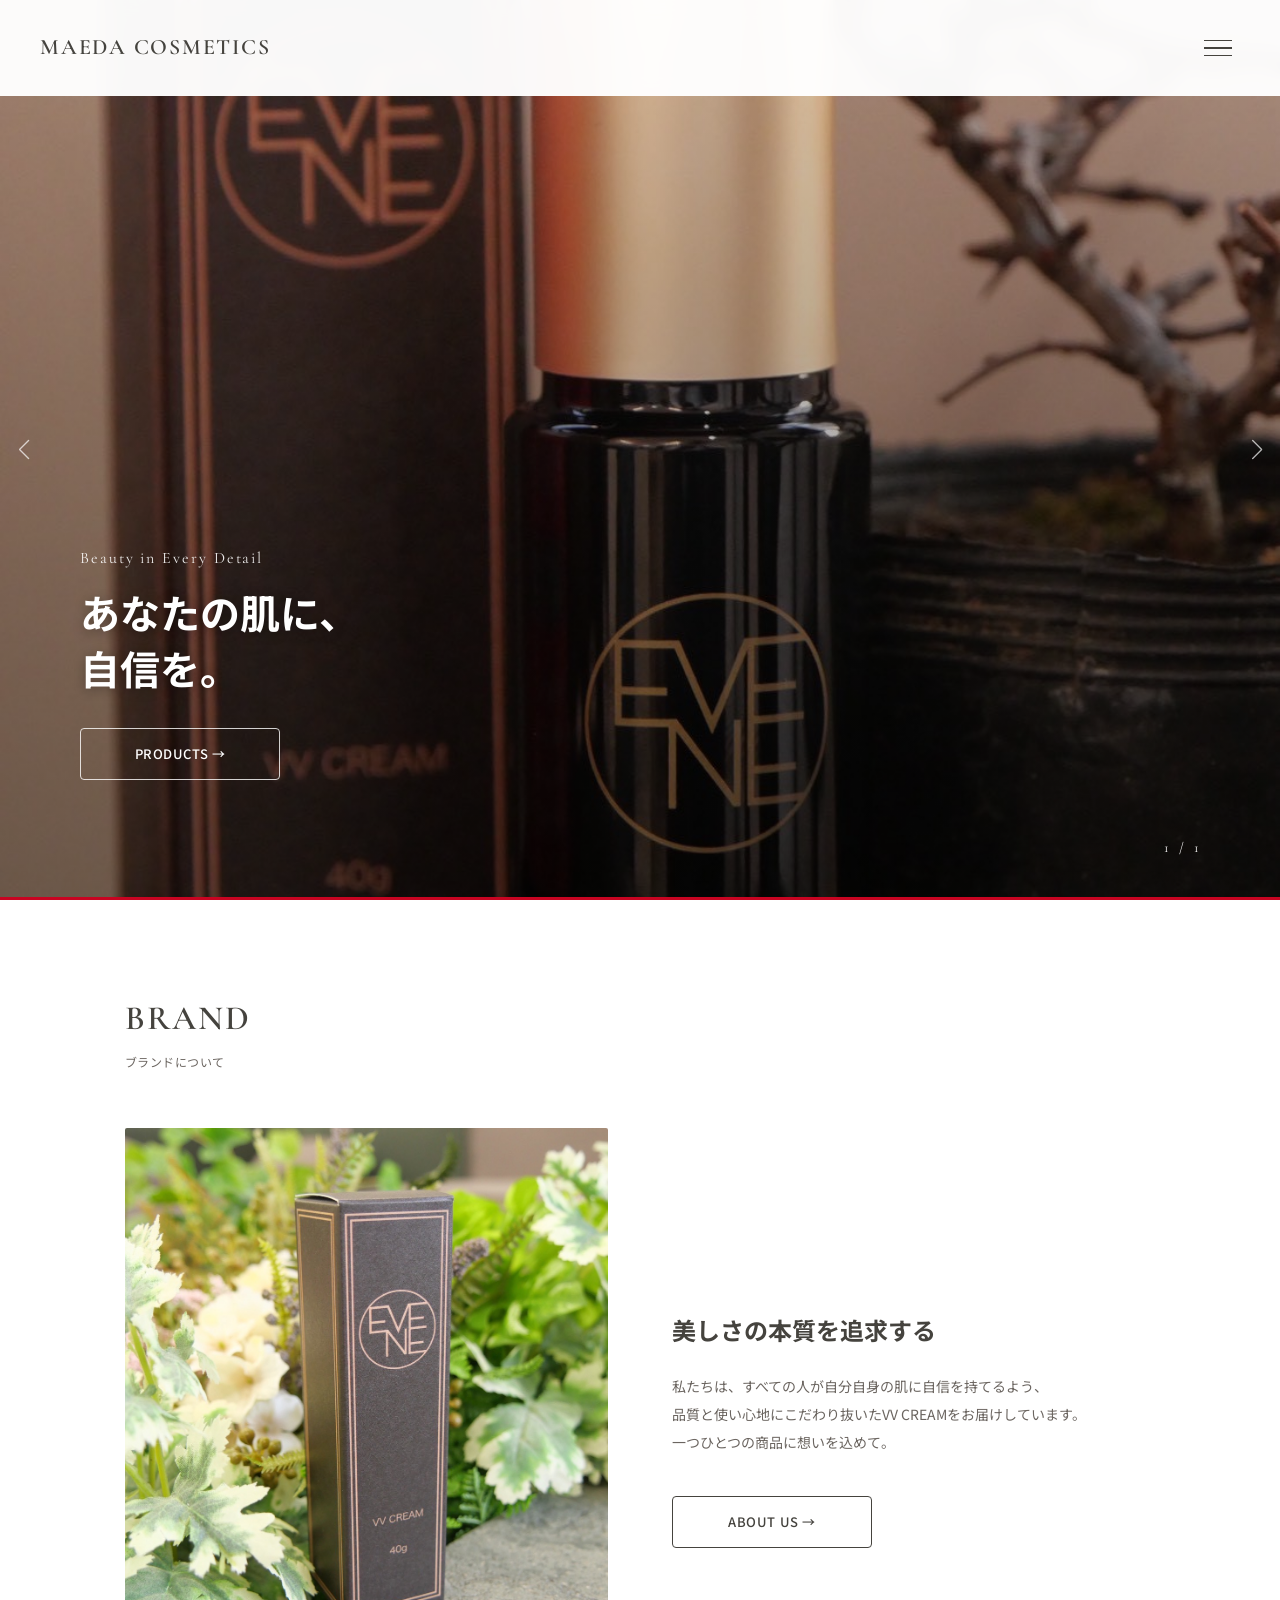
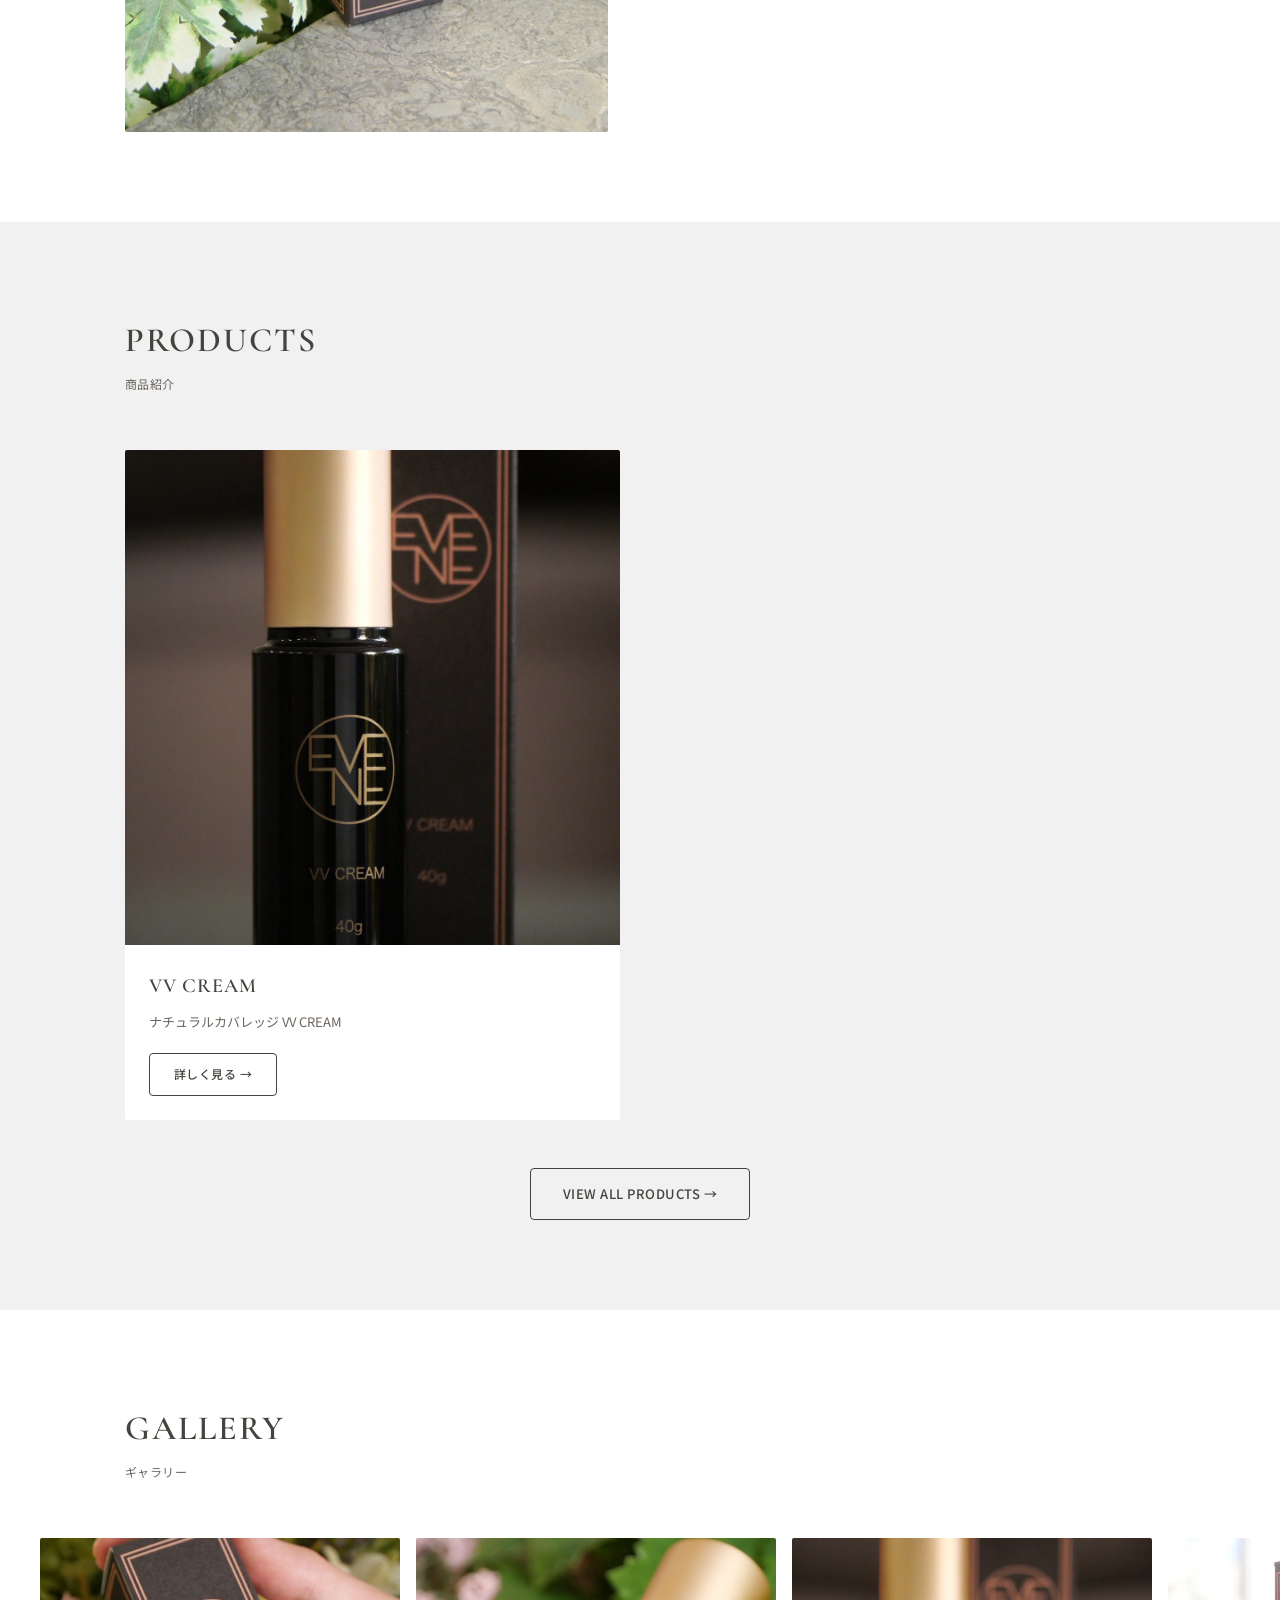
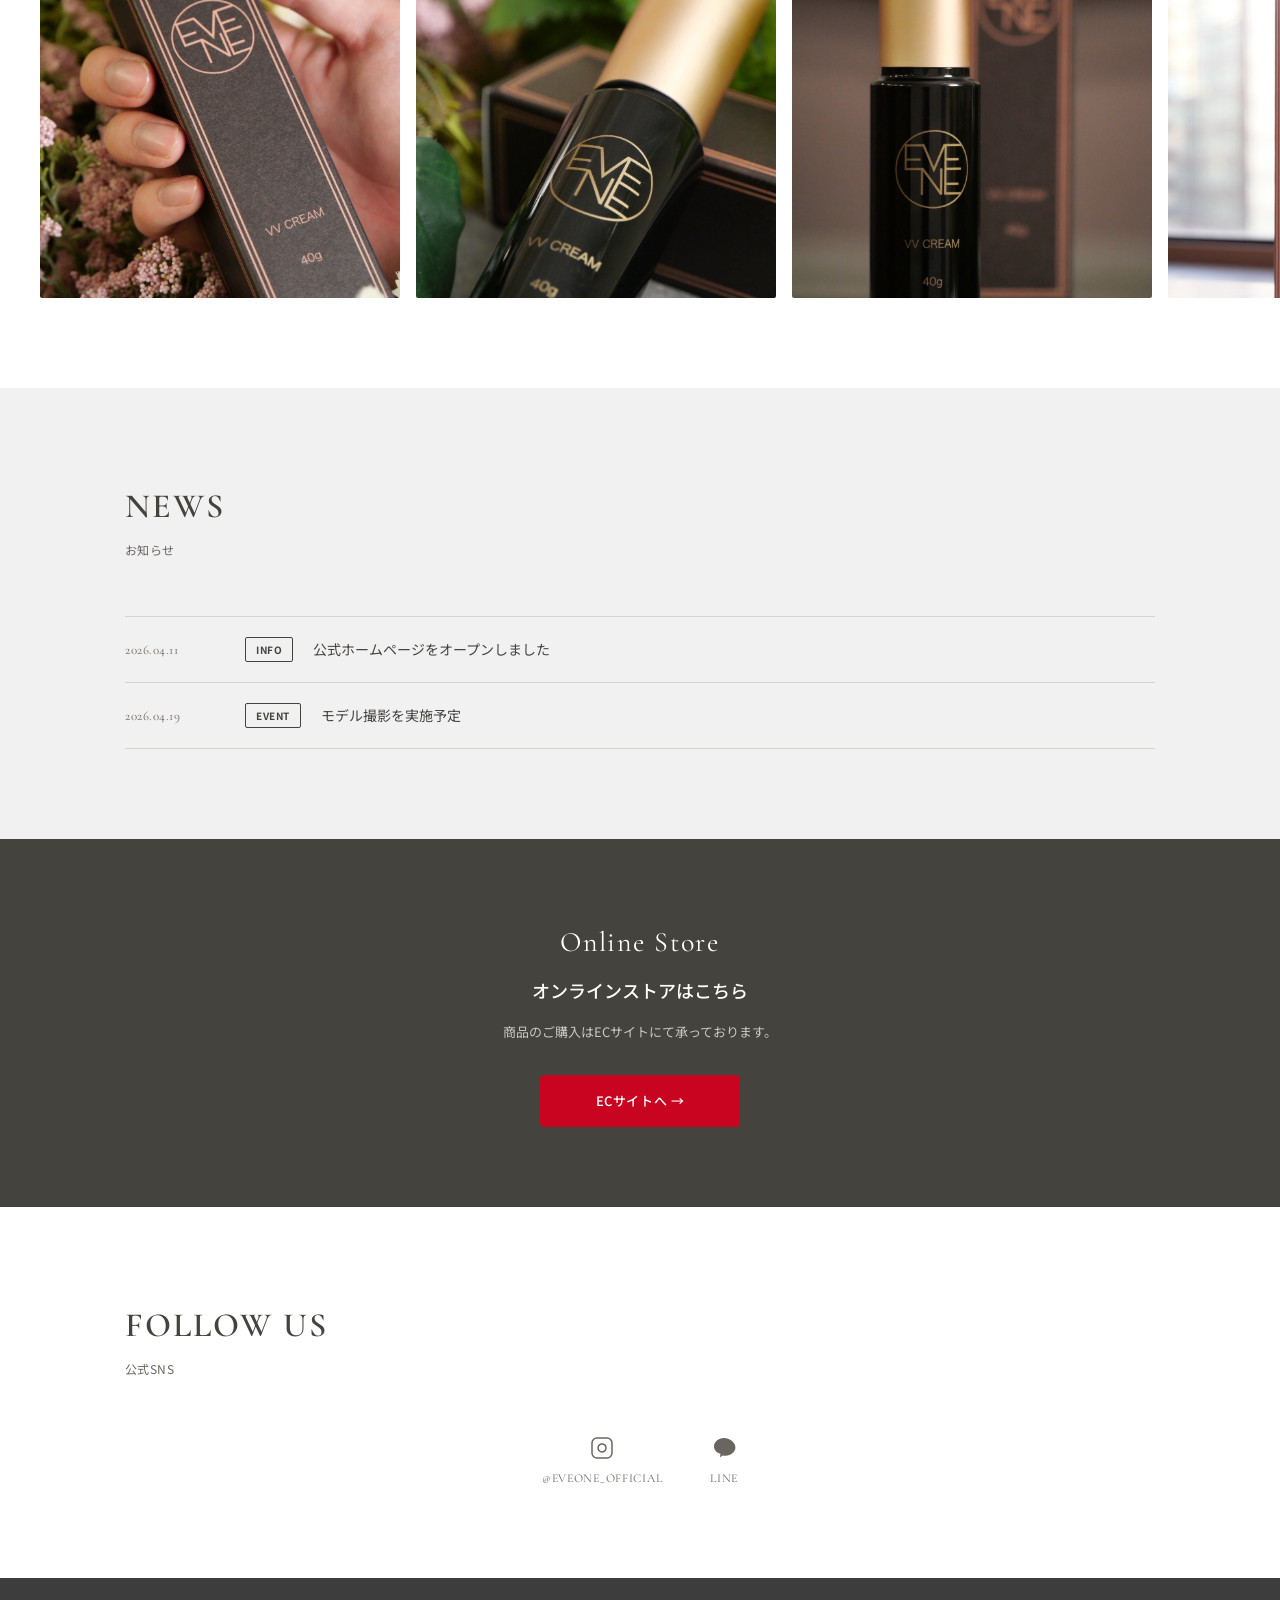
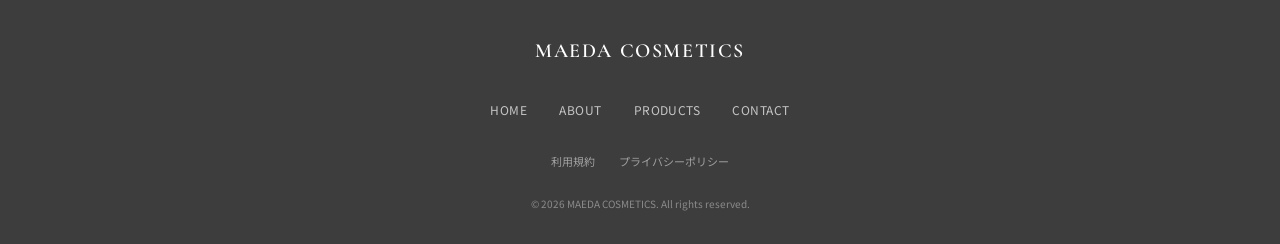
==== commit 9f598626: "Fix product name: BB Cream → VV CREAM across all pages - index.html: title, meta description, produc" ====
--- a/index.html
+++ b/index.html
@@ -2,7 +2,7 @@
   ============================================================
   MAEDA COSMETICS トップページ
   ============================================================
-  ■ 目的：BBクリーム販売会社のコーポレートサイト トップ
+  ■ 目的：VV CREAM販売会社のコーポレートサイト トップ
   ■ 参考：資生堂ホームページ（画像多用・余白大・高級感）
   ■ 構成：ヒーロー → ブランド → 商品 → ギャラリー → ニュース → CTA → SNS
   ■ 技術：HTML5 + CSS3 + Swiper.js（カルーセル）
@@ -21,8 +21,8 @@
 <head>
   <meta charset="UTF-8" />
   <meta name="viewport" content="width=device-width, initial-scale=1.0" />
-  <title>MAEDA COSMETICS | BBクリーム</title>
-  <meta name="description" content="こだわり抜いたBBクリームで、あなたの美しさを引き出す。MAEDA COSMETICS 公式サイト。" />
+  <title>MAEDA COSMETICS | VV CREAM</title>
+  <meta name="description" content="こだわり抜いたVV CREAMで、あなたの美しさを引き出す。MAEDA COSMETICS 公式サイト。" />
   <link rel="preconnect" href="https://fonts.googleapis.com" />
   <link rel="preconnect" href="https://fonts.gstatic.com" crossorigin />
   <link href="https://fonts.googleapis.com/css2?family=Cormorant+Garamond:wght@400;500;600;700&family=Noto+Sans+JP:wght@300;400;500;700&display=swap" rel="stylesheet" />
@@ -119,7 +119,7 @@
           <h3 class="brand-heading">美しさの本質を追求する</h3>
           <p class="brand-desc">
             私たちは、すべての人が自分自身の肌に自信を持てるよう、<br />
-            品質と使い心地にこだわり抜いたBBクリームをお届けしています。<br />
+            品質と使い心地にこだわり抜いたVV CREAMをお届けしています。<br />
             一つひとつの商品に想いを込めて。
           </p>
           <a href="about.html" class="btn btn-outline">ABOUT US →</a>
@@ -141,8 +141,8 @@
             <img src="assets/images/LINE_ALBUM_20260314_260411_111.jpg" alt="EVENE VV CREAM 商品写真" loading="lazy" />
           </div>
           <div class="product-info">
-            <h3 class="product-name">BB Cream</h3>
-            <p class="product-desc">ナチュラルカバレッジ BBクリーム</p>
+            <h3 class="product-name">VV CREAM</h3>
+            <p class="product-desc">ナチュラルカバレッジ VV CREAM</p>
             <a href="products.html" class="btn btn-outline btn-sm">詳しく見る →</a>
           </div>
         </div>
--- a/assets/css/style.css
+++ b/assets/css/style.css
@@ -721,42 +721,83 @@
 }
 
 /* ===== RESPONSIVE ===== */
-@media (max-width: 768px) {
-  :root {
-    --section-padding: 60px;
-    --header-height: 64px;
-    --header-height-small: 56px;
-  }
-
-  .container { padding: 0 20px; }
-
-  .section-title-en { font-size: 2.6rem; }
-  .section-title-ja { font-size: 1.1rem; }
+
+/* --- Tablet (601px〜1024px) --- */
+@media (max-width: 1024px) {
+  .container { padding: 0 32px; }
+  .header-wrap { padding: 0 32px; }
+
+  .section-title-en { font-size: 3.0rem; }
 
   .hero-content {
     bottom: 100px;
-    left: 24px;
-    right: 24px;
-  }
-
-  .hero-title { font-size: 2.8rem; }
+    left: 48px;
+    right: 48px;
+  }
+
+  .hero-title { font-size: 3.4rem; }
+  .hero-pagination { right: 48px; }
+
+  .brand-content {
+    gap: 48px;
+  }
+
+  .brand-heading { font-size: 2.2rem; }
+
+  .products-grid {
+    grid-template-columns: repeat(auto-fill, minmax(280px, 1fr));
+    gap: 32px;
+  }
+
+  .gallery-slide {
+    width: 320px;
+    height: 320px;
+  }
+
+  .gallery-swiper { padding-left: 32px; }
+
+  .sns-links { gap: 40px; }
+
+  .footer-inner { padding: 0 32px; }
+}
+
+/* --- Mobile (600px以下) --- */
+@media (max-width: 600px) {
+  .container { padding: 0 20px; }
+  .header-wrap { padding: 0 20px; }
+
+  .section-title-en { font-size: 2.4rem; }
+  .section-title-ja { font-size: 1.1rem; }
+  .section-header { margin-bottom: 40px; }
+
+  .hero-content {
+    bottom: 100px;
+    left: 20px;
+    right: 20px;
+  }
+
+  .hero-title { font-size: 2.6rem; }
   .hero-sub-en { font-size: 1.3rem; }
-  .hero-pagination { right: 24px; bottom: 24px; }
+  .hero-pagination { right: 20px; bottom: 20px; }
 
   .brand-content {
     grid-template-columns: 1fr;
-    gap: 40px;
-  }
-
-  .brand-heading { font-size: 2.0rem; }
+    gap: 32px;
+  }
+
+  .brand-heading { font-size: 1.8rem; }
+  .brand-desc { margin-bottom: 28px; }
 
   .products-grid {
     grid-template-columns: 1fr;
-  }
+    gap: 24px;
+  }
+
+  .product-info { padding: 20px; }
 
   .gallery-slide {
-    width: 280px;
-    height: 280px;
+    width: 260px;
+    height: 260px;
   }
 
   .gallery-swiper { padding-left: 20px; }
@@ -768,9 +809,11 @@
 
   .news-date { width: auto; }
 
-  .cta-en { font-size: 2.2rem; }
-
-  .sns-links { gap: 32px; }
+  .cta-en { font-size: 2.0rem; }
+  .cta-title { font-size: 1.6rem; }
+  .section-cta { padding: 60px 0; }
+
+  .sns-links { gap: 28px; }
 
   .footer-nav {
     flex-direction: column;
@@ -782,16 +825,21 @@
     gap: 8px;
   }
 
+  .footer-inner { padding: 0 20px; }
+
   .nav-link { font-size: 2.4rem; }
 
   .logo-text { font-size: 1.8rem; }
   #header.scrolled .logo-text { font-size: 1.6rem; }
 }
 
-@media (max-width: 480px) {
+/* --- Small Mobile (400px以下) --- */
+@media (max-width: 400px) {
   .hero-title { font-size: 2.2rem; }
   .hero-content { bottom: 80px; }
   .btn { min-width: auto; width: 100%; }
+  .section-title-en { font-size: 2.2rem; }
+  .cta-en { font-size: 1.8rem; }
 }
 
 /* ===== Reduced Motion ===== */
